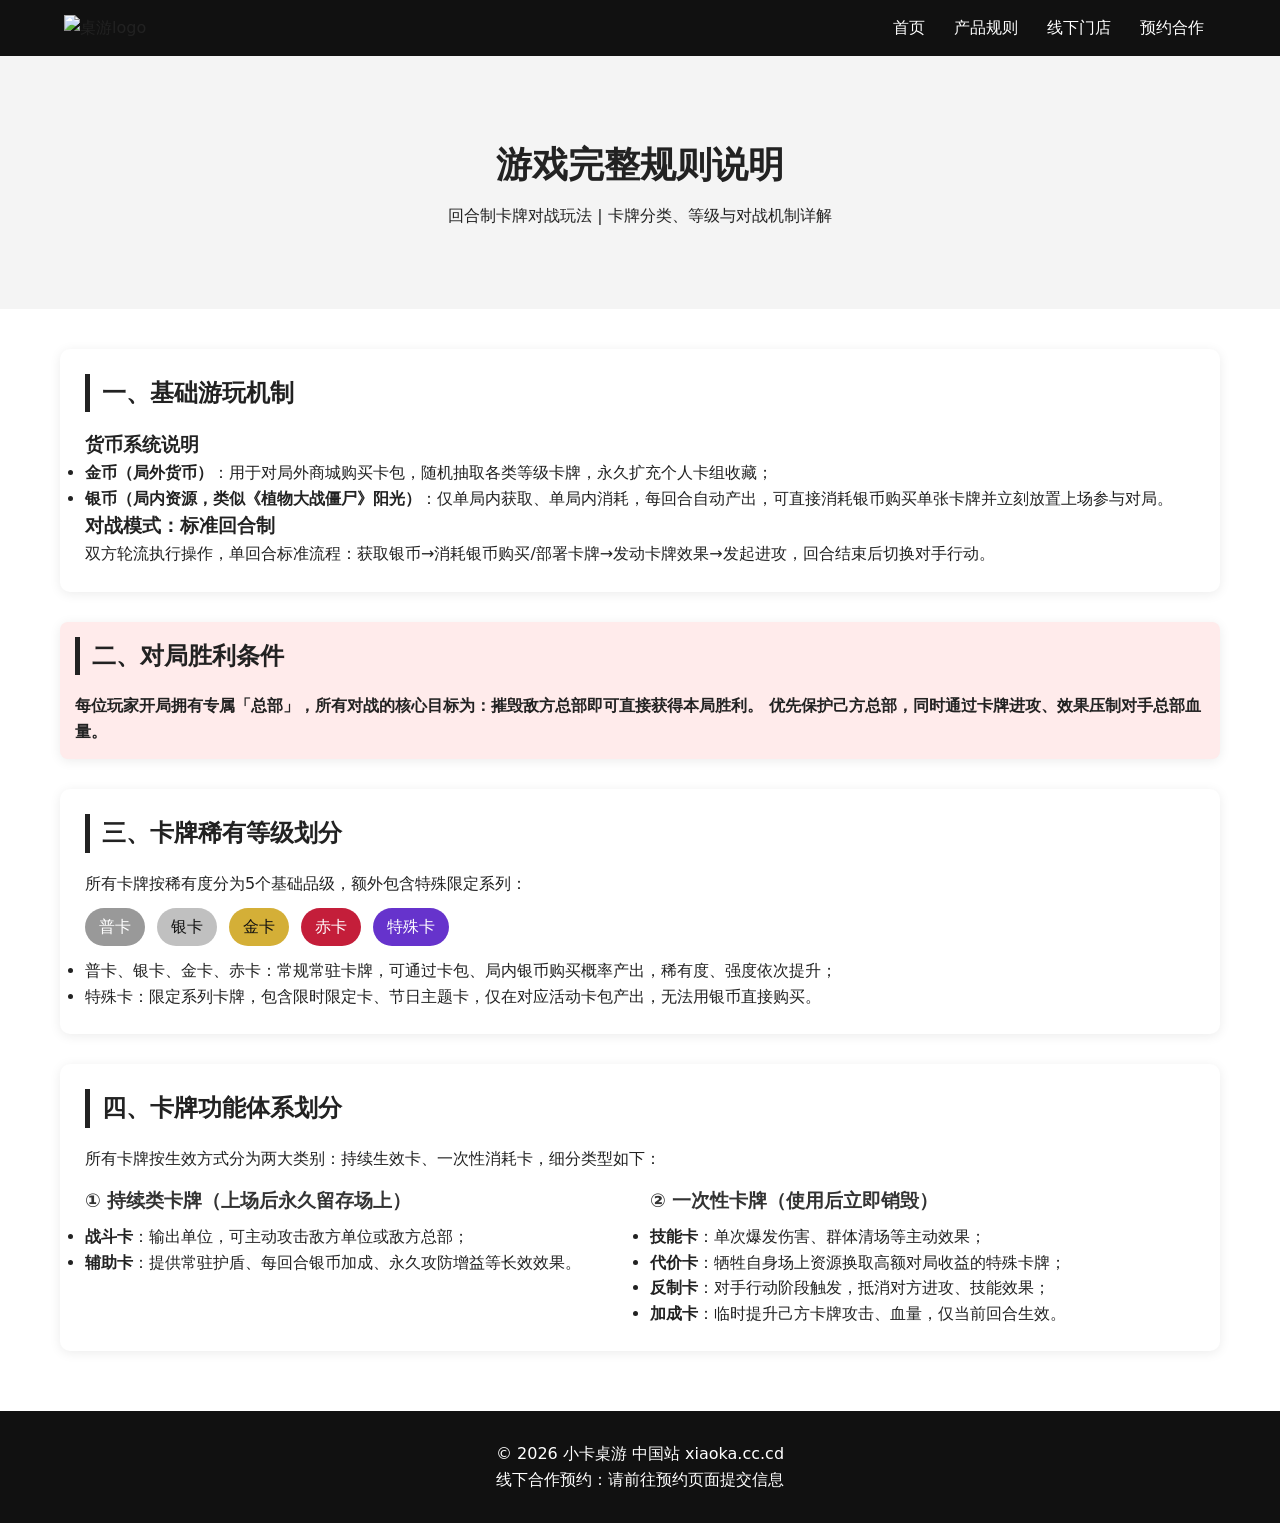
==== about.html @ c03c0f97 "Update about.html" ====
<!DOCTYPE html>
<html lang="zh-CN">
<head>
    <meta charset="UTF-8">
    <meta name="viewport" content="width=device-width, initial-scale=1.0">
    <title>游戏规则 - 小卡桌游</title>
    <link rel="stylesheet" href="./css/style.css">
    <style>
        .rule-box {
            max-width: 1200px;
            margin: 40px auto;
            padding: 0 20px;
        }
        .rule-card {
            background: #fff;
            border-radius: 10px;
            padding: 25px;
            margin-bottom: 30px;
            box-shadow: 0 2px 12px rgba(0,0,0,0.08);
        }
        .rule-card h2 {
            border-left: 5px solid #222;
            padding-left: 12px;
            margin-bottom: 18px;
        }
        .type-grid {
            display: grid;
            grid-template-columns: 1fr 1fr;
            gap: 20px;
            margin-top: 15px;
        }
        .type-item h3 {
            color: #333;
            margin-bottom: 8px;
        }
        .win-tip {
            background: #ffebeb;
            padding: 15px;
            border-radius: 8px;
            font-weight: bold;
        }
        .rank-list {
            display: flex;
            flex-wrap: wrap;
            gap: 12px;
            margin:12px 0;
        }
        .rank-tag {
            padding:6px 14px;
            border-radius:20px;
            color:#fff;
        }
        .rank-normal {background:#999;}
        .rank-silver {background:#c0c0c0; color:#111;}
        .rank-gold {background:#d4af37; color:#111;}
        .rank-red {background:#c41e3a;}
        .rank-special {background:#6633cc;}
    </style>
</head>
<body>
    <!-- 导航栏 -->
    <header class="nav">
        <div class="logo">
            <img src="./img/logo.png" alt="桌游logo">
        </div>
        <nav>
            <a href="index.html">首页</a>
            <a href="about.html">产品规则</a>
            <a href="store.html">线下门店</a>
            <a href="book.html">预约合作</a>
        </nav>
    </header>

    <section class="banner">
        <h1>游戏完整规则说明</h1>
        <p>回合制卡牌对战玩法 | 卡牌分类、等级与对战机制详解</p>
    </section>

    <div class="rule-box">
        <!-- 一、基础游玩机制 -->
        <div class="rule-card">
            <h2>一、基础游玩机制</h2>
            <h3>货币系统说明</h3>
            <ul>
                <li><strong>金币（局外货币）</strong>：用于对局外商城购买卡包，随机抽取各类等级卡牌，永久扩充个人卡组收藏；</li>
                <li><strong>银币（局内资源，类似《植物大战僵尸》阳光）</strong>：仅单局内获取、单局内消耗，每回合自动产出，可直接消耗银币购买单张卡牌并立刻放置上场参与对局。</li>
            </ul>

            <h3>对战模式：标准回合制</h3>
            <p>双方轮流执行操作，单回合标准流程：获取银币→消耗银币购买/部署卡牌→发动卡牌效果→发起进攻，回合结束后切换对手行动。</p>
        </div>

        <!-- 二、对局胜利条件 -->
        <div class="rule-card win-tip">
            <h2>二、对局胜利条件</h2>
            <p>每位玩家开局拥有专属「总部」，所有对战的核心目标为：<strong>摧毁敌方总部即可直接获得本局胜利</strong>。
            优先保护己方总部，同时通过卡牌进攻、效果压制对手总部血量。</p>
        </div>

        <!-- 三、卡牌等级划分 -->
        <div class="rule-card">
            <h2>三、卡牌稀有等级划分</h2>
            <p>所有卡牌按稀有度分为5个基础品级，额外包含特殊限定系列：</p>
            <div class="rank-list">
                <span class="rank-tag rank-normal">普卡</span>
                <span class="rank-tag rank-silver">银卡</span>
                <span class="rank-tag rank-gold">金卡</span>
                <span class="rank-tag rank-red">赤卡</span>
                <span class="rank-tag rank-special">特殊卡</span>
            </div>
            <ul>
                <li>普卡、银卡、金卡、赤卡：常规常驻卡牌，可通过卡包、局内银币购买概率产出，稀有度、强度依次提升；</li>
                <li>特殊卡：限定系列卡牌，包含限时限定卡、节日主题卡，仅在对应活动卡包产出，无法用银币直接购买。</li>
            </ul>
        </div>

        <!-- 四、完整卡牌功能分类 -->
        <div class="rule-card">
            <h2>四、卡牌功能体系划分</h2>
            <p>所有卡牌按生效方式分为两大类别：持续生效卡、一次性消耗卡，细分类型如下：</p>
            <div class="type-grid">
                <div class="type-item">
                    <h3>① 持续类卡牌（上场后永久留存场上）</h3>
                    <ul>
                        <li><strong>战斗卡</strong>：输出单位，可主动攻击敌方单位或敌方总部；</li>
                        <li><strong>辅助卡</strong>：提供常驻护盾、每回合银币加成、永久攻防增益等长效效果。</li>
                    </ul>
                </div>
                <div class="type-item">
                    <h3>② 一次性卡牌（使用后立即销毁）</h3>
                    <ul>
                        <li><strong>技能卡</strong>：单次爆发伤害、群体清场等主动效果；</li>
                        <li><strong>代价卡</strong>：牺牲自身场上资源换取高额对局收益的特殊卡牌；</li>
                        <li><strong>反制卡</strong>：对手行动阶段触发，抵消对方进攻、技能效果；</li>
                        <li><strong>加成卡</strong>：临时提升己方卡牌攻击、血量，仅当前回合生效。</li>
                    </ul>
                </div>
            </div>
        </div>
    </div>

    <!-- 底部版权 -->
    <footer>
        <p>© 2026 小卡桌游 中国站 xiaoka.cc.cd</p>
        <p>线下合作预约：请前往预约页面提交信息</p>
    </footer>
</body>
</html>
---- css/style.css ----
* {
    margin: 0;
    padding: 0;
    box-sizing: border-box;
    font-family: system-ui;
}
body {
    line-height: 1.6;
    color: #222;
}
.nav {
    display: flex;
    justify-content: space-between;
    align-items: center;
    padding: 15px 5%;
    background: #111;
}
.nav img {
    height: 40px;
}
.nav a {
    color: #fff;
    text-decoration: none;
    margin: 0 12px;
}
.banner {
    text-align: center;
    padding: 80px 20px;
    background: #f4f4f4;
}
.banner h1 {
    font-size: 36px;
    margin-bottom: 10px;
}
.game-list {
    max-width: 1200px;
    margin: 40px auto;
    display: flex;
    gap: 30px;
    padding: 0 20px;
}
.game-item {
    flex: 1;
    text-align: center;
}
.game-item img {
    width: 100%;
    height: 220px;
    object-fit: cover;
    border-radius: 8px;
    margin-bottom: 12px;
}
footer {
    text-align: center;
    padding: 30px;
    background: #111;
    color: #fff;
    margin-top: 60px;
}
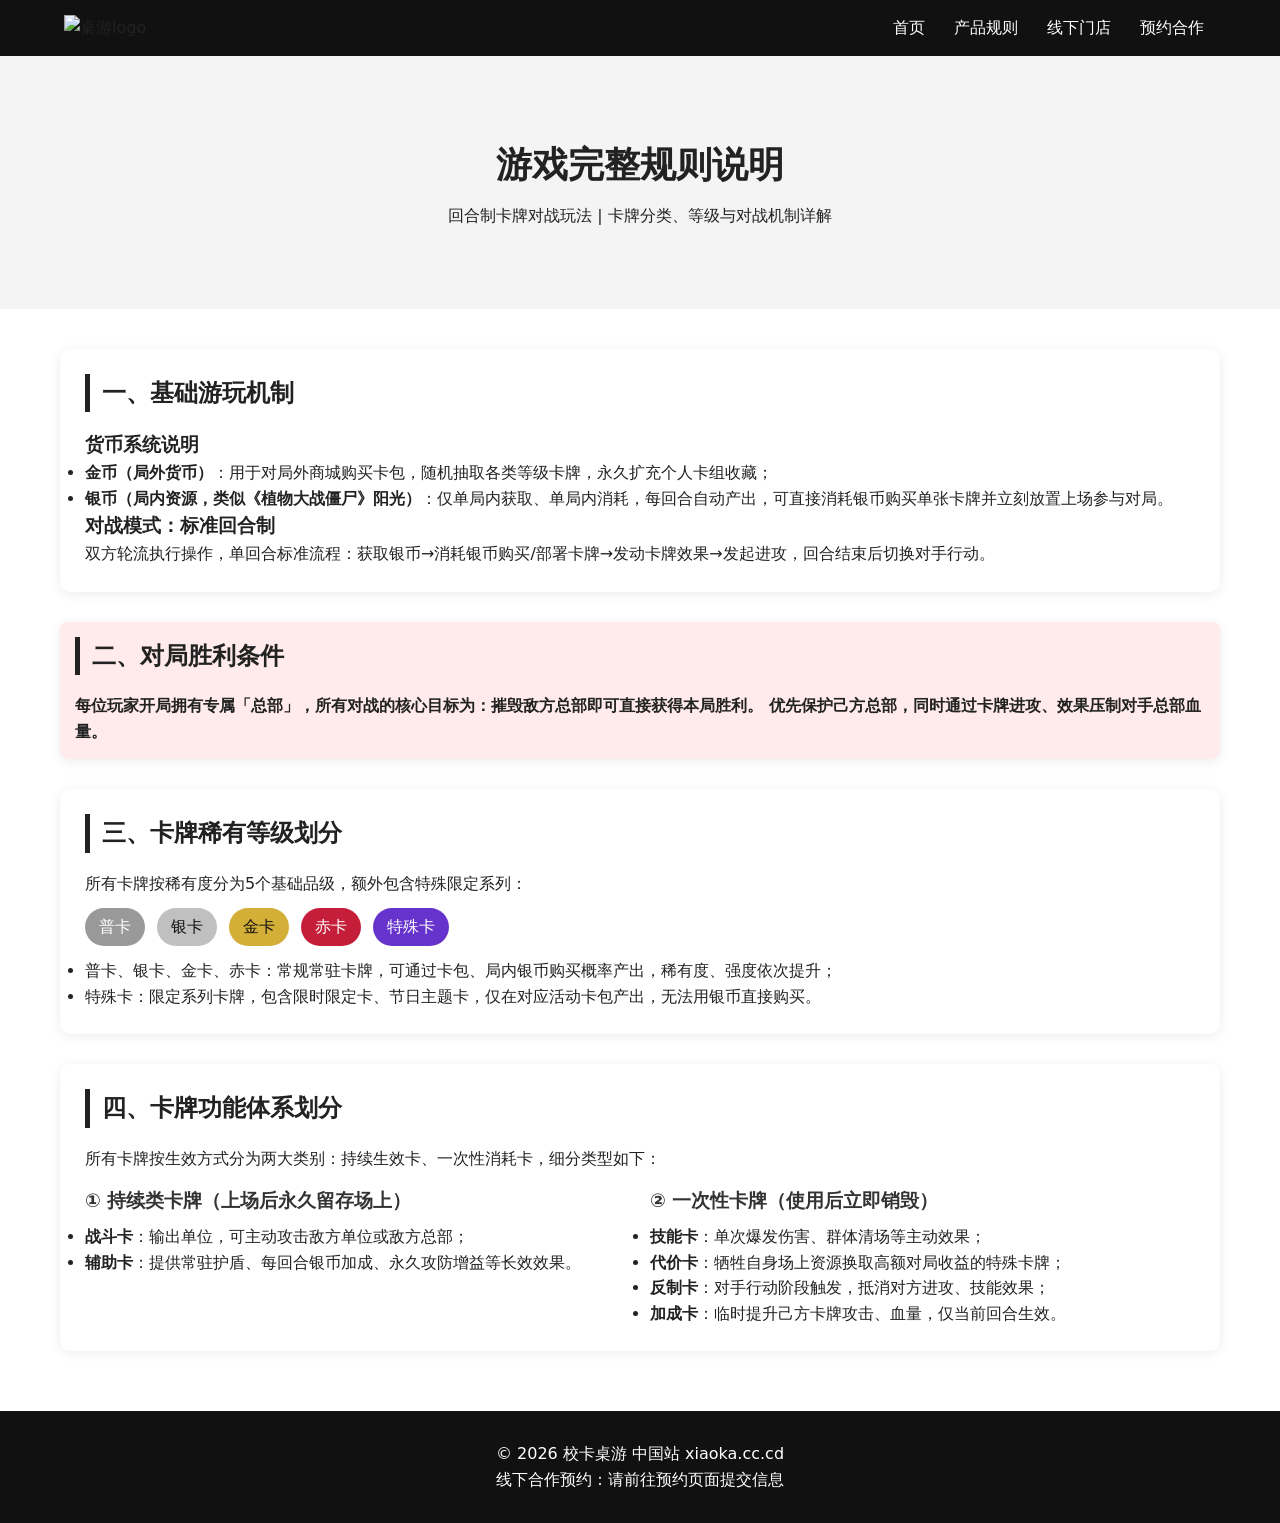
==== commit 3897211b: "Update about.html" ====
--- a/about.html
+++ b/about.html
@@ -3,7 +3,7 @@
 <head>
     <meta charset="UTF-8">
     <meta name="viewport" content="width=device-width, initial-scale=1.0">
-    <title>游戏规则 - 小卡桌游</title>
+    <title>游戏规则 - 校卡桌游</title>
     <link rel="stylesheet" href="./css/style.css">
     <style>
         .rule-box {
@@ -141,7 +141,7 @@
 
     <!-- 底部版权 -->
     <footer>
-        <p>© 2026 小卡桌游 中国站 xiaoka.cc.cd</p>
+        <p>© 2026 校卡桌游 中国站 xiaoka.cc.cd</p>
         <p>线下合作预约：请前往预约页面提交信息</p>
     </footer>
 </body>
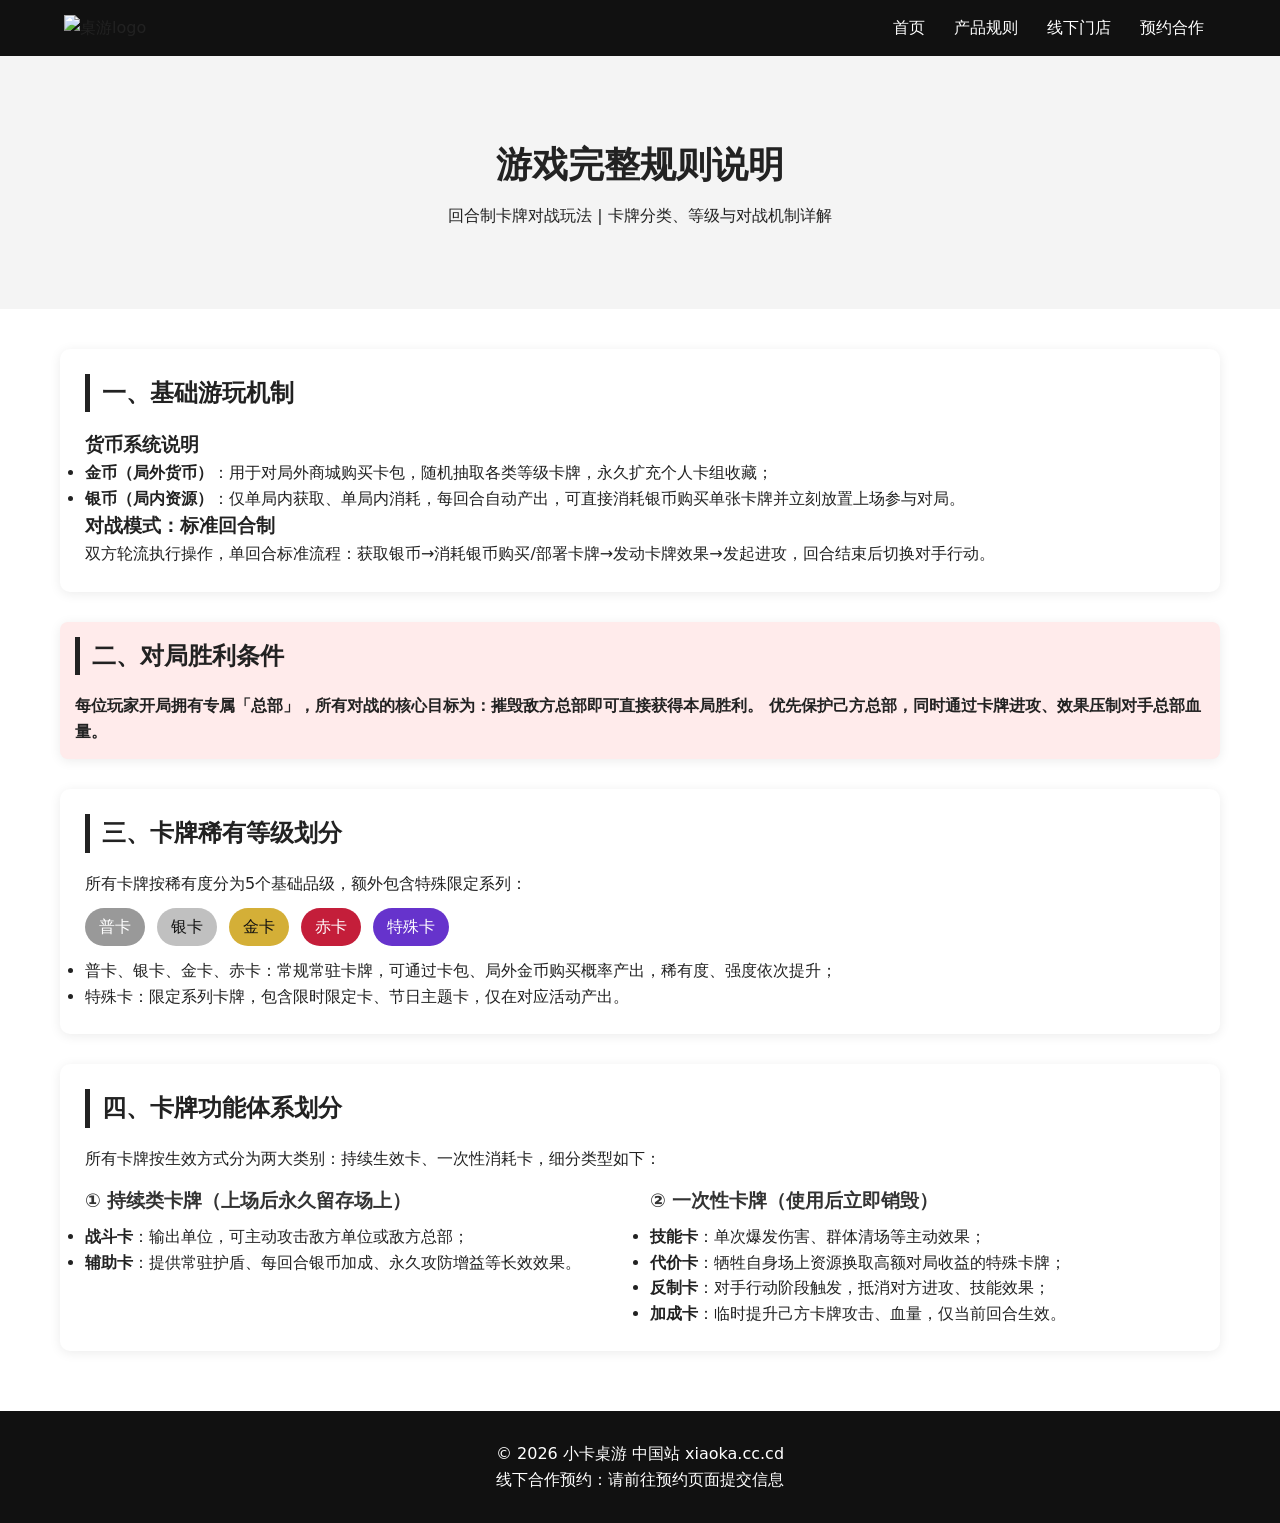
==== commit daa3d6f4: "Update about.html" ====
--- a/about.html
+++ b/about.html
@@ -3,7 +3,7 @@
 <head>
     <meta charset="UTF-8">
     <meta name="viewport" content="width=device-width, initial-scale=1.0">
-    <title>游戏规则 - 校卡桌游</title>
+    <title>游戏规则 - 小卡桌游</title>
     <link rel="stylesheet" href="./css/style.css">
     <style>
         .rule-box {
@@ -83,7 +83,7 @@
             <h3>货币系统说明</h3>
             <ul>
                 <li><strong>金币（局外货币）</strong>：用于对局外商城购买卡包，随机抽取各类等级卡牌，永久扩充个人卡组收藏；</li>
-                <li><strong>银币（局内资源，类似《植物大战僵尸》阳光）</strong>：仅单局内获取、单局内消耗，每回合自动产出，可直接消耗银币购买单张卡牌并立刻放置上场参与对局。</li>
+                <li><strong>银币（局内资源）</strong>：仅单局内获取、单局内消耗，每回合自动产出，可直接消耗银币购买单张卡牌并立刻放置上场参与对局。</li>
             </ul>
 
             <h3>对战模式：标准回合制</h3>
@@ -97,7 +97,7 @@
             优先保护己方总部，同时通过卡牌进攻、效果压制对手总部血量。</p>
         </div>
 
-        <!-- 三、卡牌等级划分 -->
+        <!-- 三、卡牌等级划分（已按要求修改文字） -->
         <div class="rule-card">
             <h2>三、卡牌稀有等级划分</h2>
             <p>所有卡牌按稀有度分为5个基础品级，额外包含特殊限定系列：</p>
@@ -109,8 +109,8 @@
                 <span class="rank-tag rank-special">特殊卡</span>
             </div>
             <ul>
-                <li>普卡、银卡、金卡、赤卡：常规常驻卡牌，可通过卡包、局内银币购买概率产出，稀有度、强度依次提升；</li>
-                <li>特殊卡：限定系列卡牌，包含限时限定卡、节日主题卡，仅在对应活动卡包产出，无法用银币直接购买。</li>
+                <li>普卡、银卡、金卡、赤卡：常规常驻卡牌，可通过卡包、局外金币购买概率产出，稀有度、强度依次提升；</li>
+                <li>特殊卡：限定系列卡牌，包含限时限定卡、节日主题卡，仅在对应活动产出。</li>
             </ul>
         </div>
 
@@ -141,7 +141,7 @@
 
     <!-- 底部版权 -->
     <footer>
-        <p>© 2026 校卡桌游 中国站 xiaoka.cc.cd</p>
+        <p>© 2026 小卡桌游 中国站 xiaoka.cc.cd</p>
         <p>线下合作预约：请前往预约页面提交信息</p>
     </footer>
 </body>
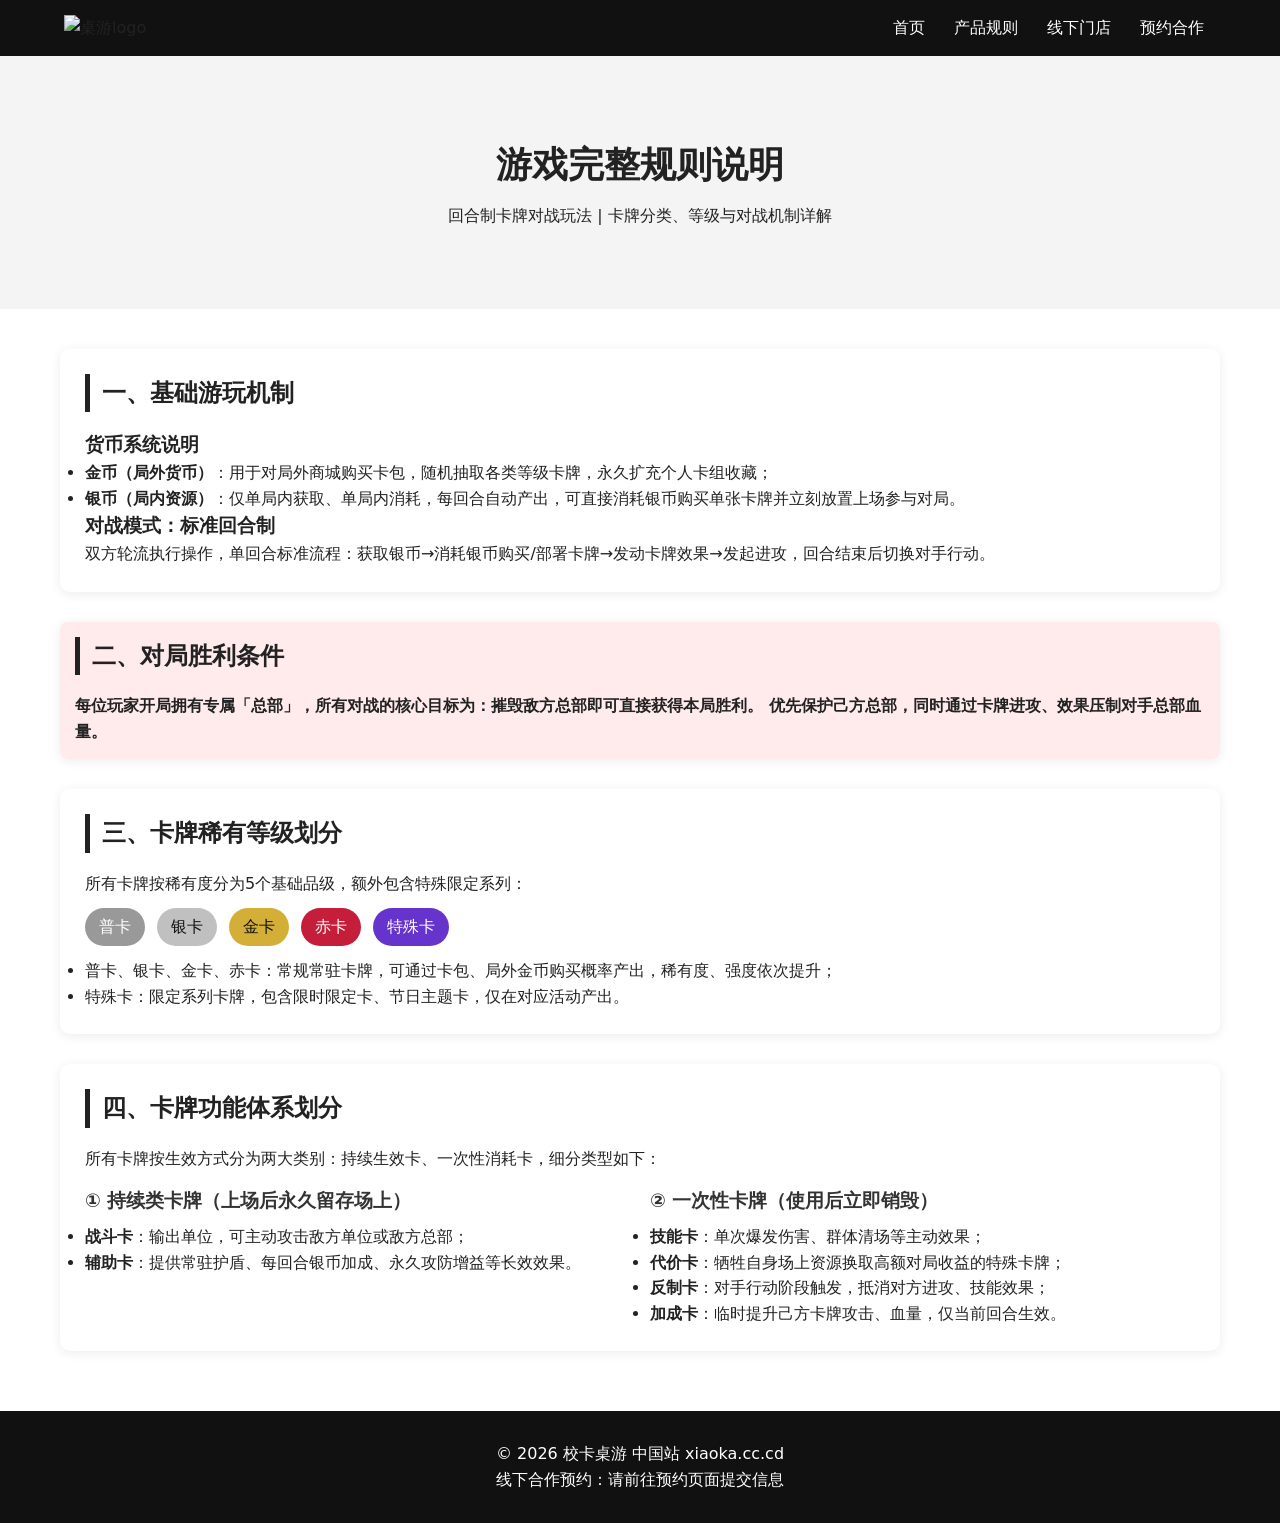
==== commit 281b7461: "Update about.html" ====
--- a/about.html
+++ b/about.html
@@ -3,7 +3,7 @@
 <head>
     <meta charset="UTF-8">
     <meta name="viewport" content="width=device-width, initial-scale=1.0">
-    <title>游戏规则 - 小卡桌游</title>
+    <title>游戏规则 - 校卡桌游</title>
     <link rel="stylesheet" href="./css/style.css">
     <style>
         .rule-box {
@@ -141,7 +141,7 @@
 
     <!-- 底部版权 -->
     <footer>
-        <p>© 2026 小卡桌游 中国站 xiaoka.cc.cd</p>
+        <p>© 2026 校卡桌游 中国站 xiaoka.cc.cd</p>
         <p>线下合作预约：请前往预约页面提交信息</p>
     </footer>
 </body>
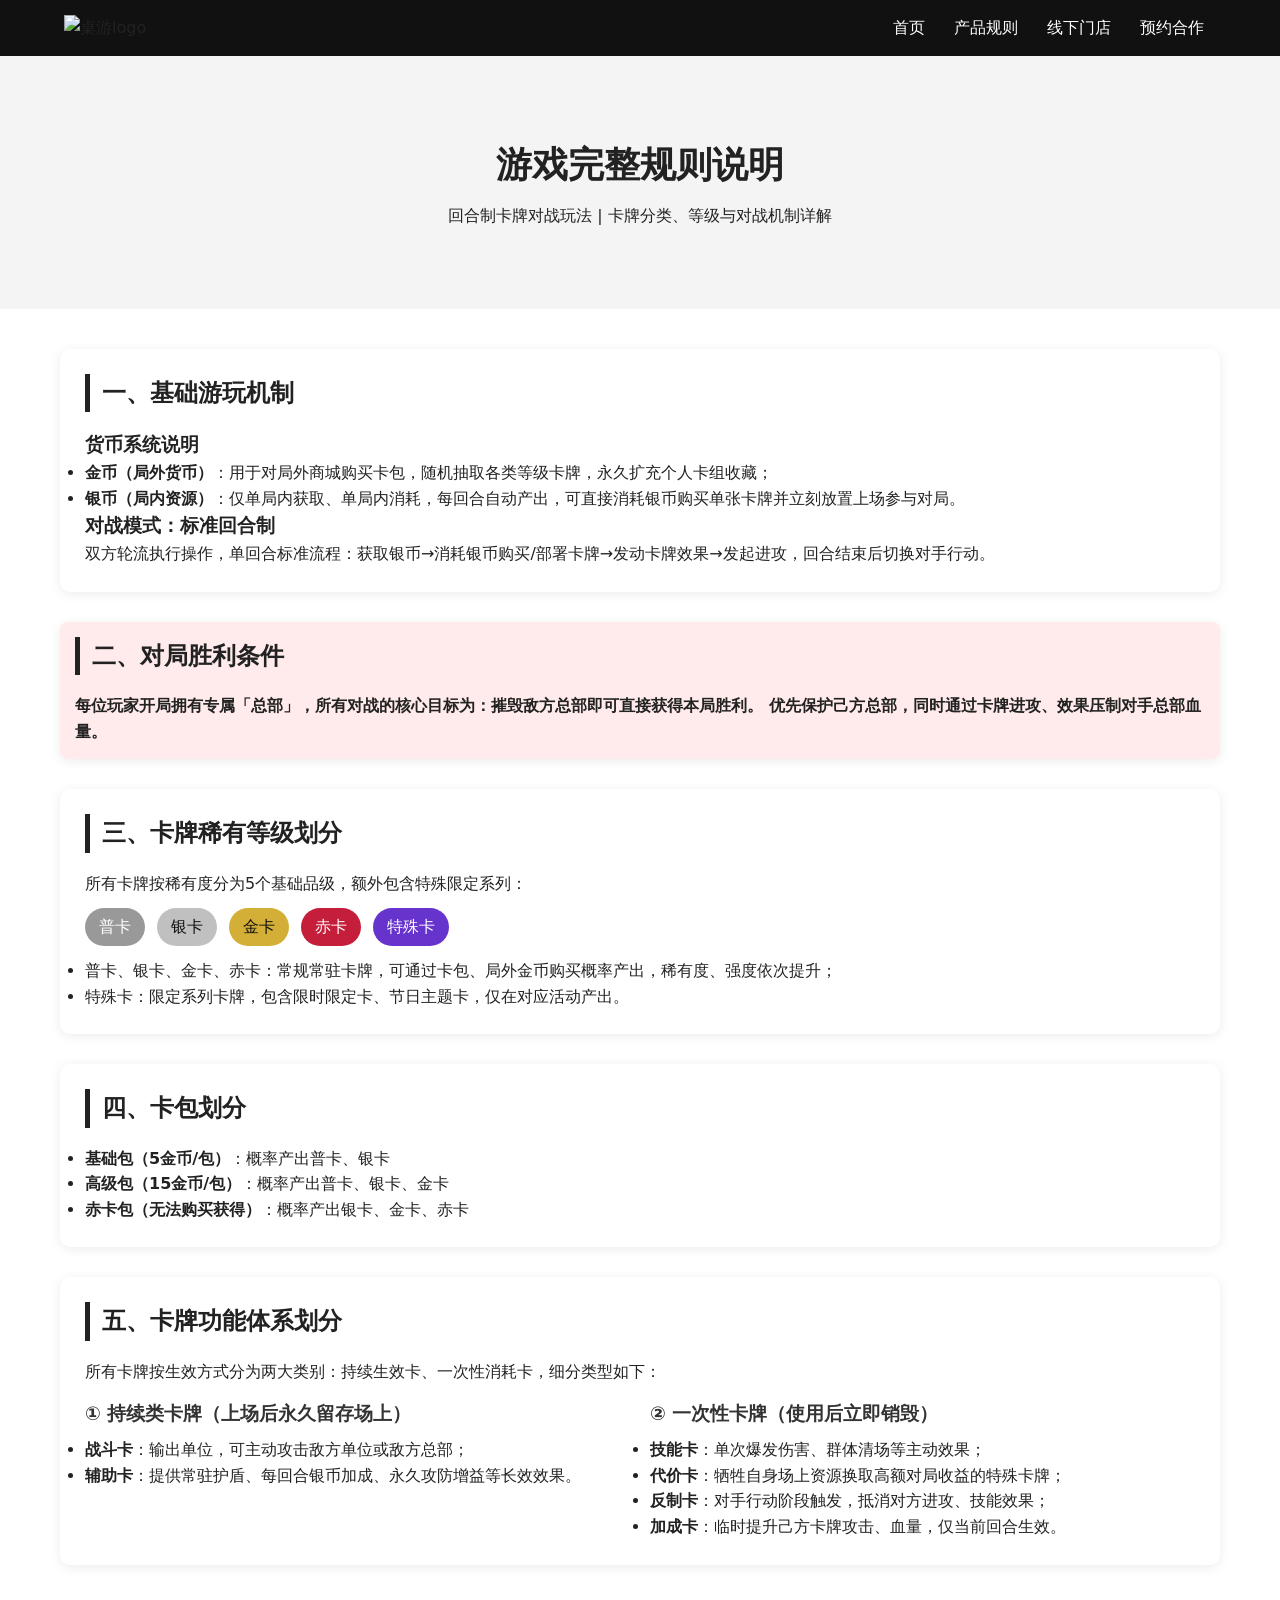
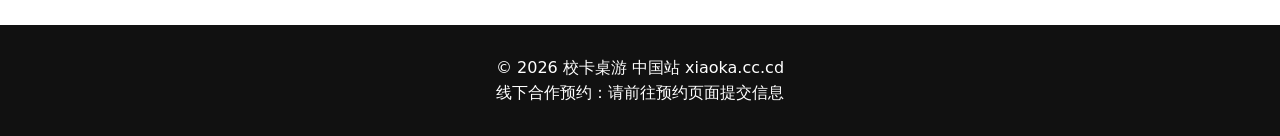
==== commit 5d941cfd: "Update about.html" ====
--- a/about.html
+++ b/about.html
@@ -97,7 +97,7 @@
             优先保护己方总部，同时通过卡牌进攻、效果压制对手总部血量。</p>
         </div>
 
-        <!-- 三、卡牌等级划分（已按要求修改文字） -->
+        <!-- 三、卡牌稀有等级划分 -->
         <div class="rule-card">
             <h2>三、卡牌稀有等级划分</h2>
             <p>所有卡牌按稀有度分为5个基础品级，额外包含特殊限定系列：</p>
@@ -114,9 +114,19 @@
             </ul>
         </div>
 
-        <!-- 四、完整卡牌功能分类 -->
+        <!-- 四、卡包划分 -->
         <div class="rule-card">
-            <h2>四、卡牌功能体系划分</h2>
+            <h2>四、卡包划分</h2>
+            <ul>
+                <li><strong>基础包（5金币/包）</strong>：概率产出普卡、银卡</li>
+                <li><strong>高级包（15金币/包）</strong>：概率产出普卡、银卡、金卡</li>
+                <li><strong>赤卡包（无法购买获得）</strong>：概率产出银卡、金卡、赤卡</li>
+            </ul>
+        </div>
+
+        <!-- 五、完整卡牌功能分类 -->
+        <div class="rule-card">
+            <h2>五、卡牌功能体系划分</h2>
             <p>所有卡牌按生效方式分为两大类别：持续生效卡、一次性消耗卡，细分类型如下：</p>
             <div class="type-grid">
                 <div class="type-item">
